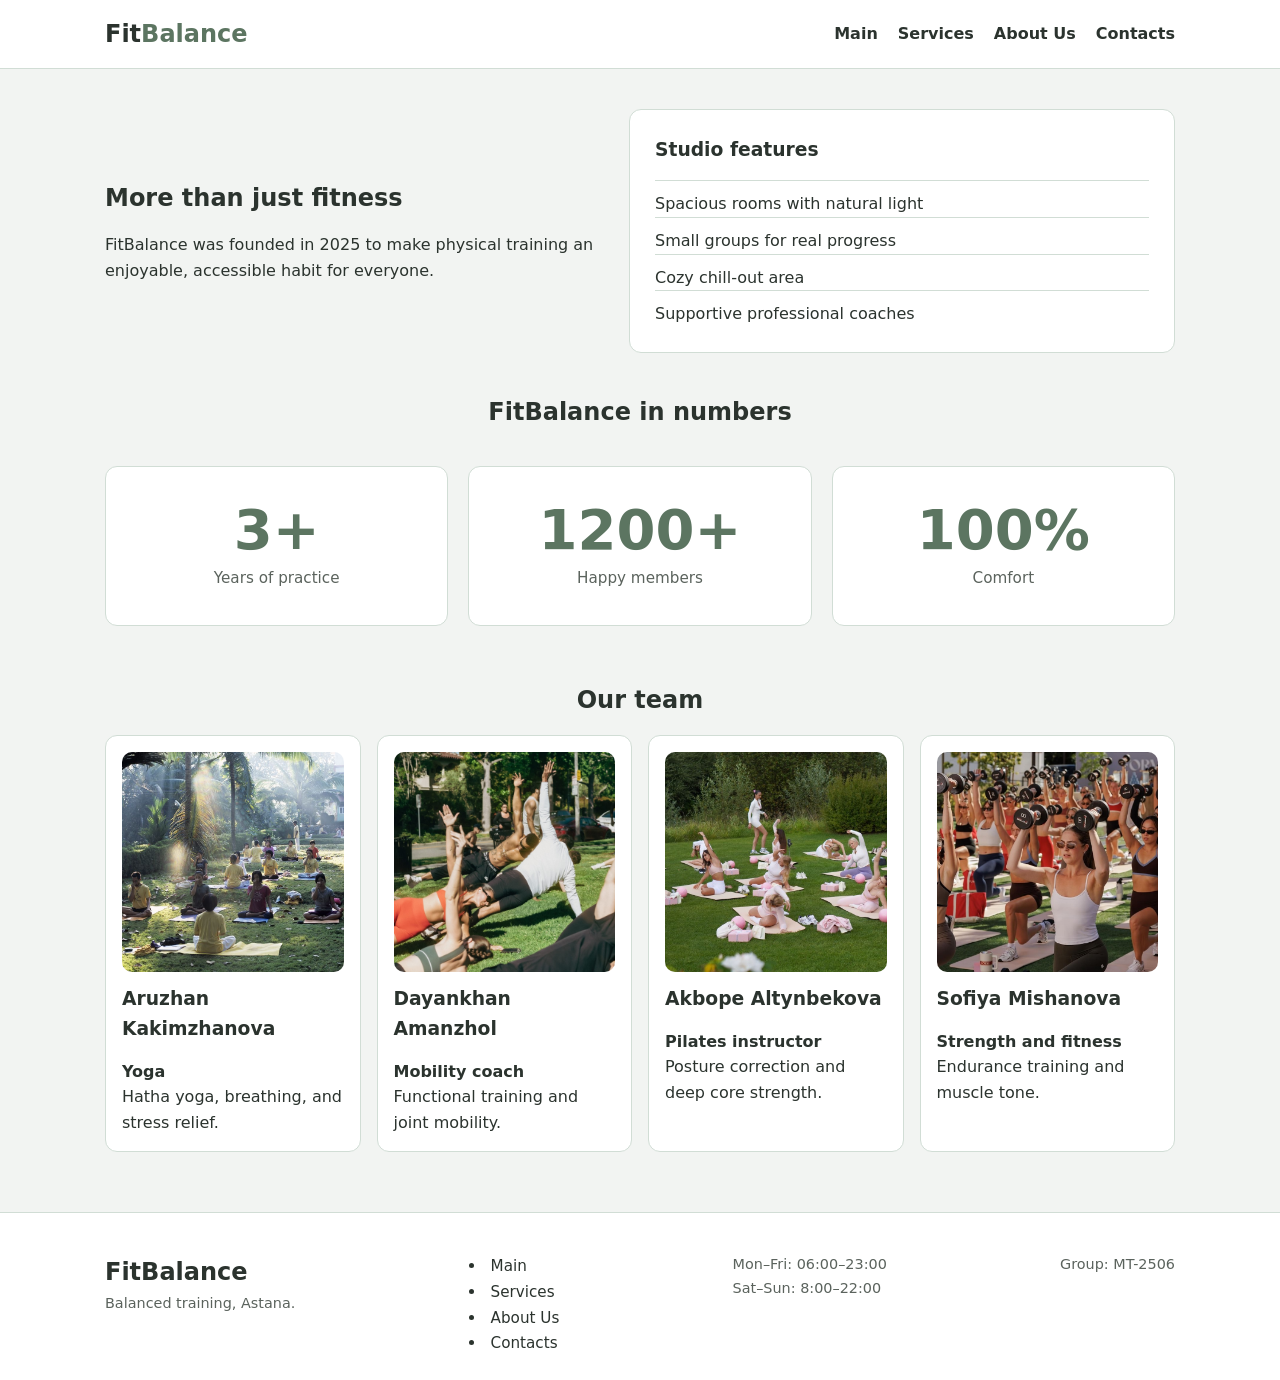
==== group project/about.html @ c0d29e33 "Add files via upload" ====
<!DOCTYPE html>
<html lang="en">
<head>
  <meta charset="UTF-8">
  <meta name="viewport" content="width=device-width, initial-scale=1.0">
  <title>About</title>
  <link rel="stylesheet" href="css/style.css">
</head>
<body>

  <header>
    <div class="container nav-container">
      <a href="index.html" class="logo">Fit<span>Balance</span></a>
      <ul class="nav-links">
        <li><a href="index.html">Main</a></li>
        <li><a href="services.html">Services</a></li>
        <li><a href="about.html" class="active">About Us</a></li>
        <li><a href="contact.html">Contacts</a></li>
      </ul>
    </div>
  </header>

  <main>
    <section class="hero-grid">
      <div>
        <h1>More than just fitness</h1>
        <p>FitBalance was founded in 2025 to make physical training an enjoyable, accessible habit for everyone.</p>
      </div>
      <div class="card">
        <h3>Studio features</h3>
        <ul>
          <li>Spacious rooms with natural light</li>
          <li>Small groups for real progress</li>
          <li>Cozy chill-out area</li>
          <li>Supportive professional coaches</li>
        </ul>
      </div>
    </section>

    <section>
      <h2>FitBalance in numbers</h2>
      <div class="stats-grid">
        <div class="card">
          <span class="stat-number">3+</span>
          <p>Years of practice</p>
        </div>
        <div class="card">
          <span class="stat-number">1200+</span>
          <p>Happy members</p>
        </div>
        <div class="card">
          <span class="stat-number">100%</span>
          <p>Comfort</p>
        </div>
      </div>
    </section>

    <section>
      <h2>Our team</h2>
      <div class="grid">
        <article class="card">
          <img src="images/aruzhan.jpg" alt="Aruzhan Kakimzhanova" class="img">
          <h3>Aruzhan Kakimzhanova</h3>
          <p><b>Yoga</b></p>
          <p>Hatha yoga, breathing, and stress relief.</p>
        </article>

        <article class="card">
          <img src="images/dayankhan.jpg" alt="Dayankhan Amanzhol" class="img">
          <h3>Dayankhan Amanzhol</h3>
          <p><b>Mobility coach</b></p>
          <p>Functional training and joint mobility.</p>
        </article>

        <article class="card">
          <img src="images/akbope.jpg" alt="Akbope Altynbekova" class="img">
          <h3>Akbope Altynbekova</h3>
          <p><b>Pilates instructor</b></p>
          <p>Posture correction and deep core strength.</p>
        </article>

        <article class="card">
          <img src="images/sofiya.jpg" alt="Sofiya Mishanova" class="img">
          <h3>Sofiya Mishanova</h3>
          <p><b>Strength and fitness</b></p>
          <p>Endurance training and muscle tone.</p>
        </article>
      </div>
    </section>
  </main>

  <footer class="site-footer">
  <div class="site-footer__inner">
    <div class="footer-col">
      <div class="logo">FitBalance</div>
      <p>Balanced training, Astana.</p>
    </div>

    <div class="footer-col">
      <nav class="footer-nav">
        <li><a href="index.html">Main</a></li>
        <li><a href="services.html">Services</a></li>
        <li><a href="about.html" class="active">About Us</a></li>
        <li><a href="contact.html">Contacts</a></li>
      </nav>
    </div>

    <div class="footer-col">
      <p>Mon–Fri: 06:00–23:00</p>
      <p>Sat–Sun: 8:00–22:00</p>
    </div>

    <div class="footer-col">
      <p>Group: MT-2506</p>
    </div>
  </div>
</footer>


</body>
</html>
---- group project/css/style.css ----
:root {
  --primary-green: #5c7561;
  --dark-text: #2B332E;
  --muted-text: #5B635D;
  --light-bg: #F2F4F2;
  --border-color: #D1DDD5;
  --white: #FFFFFF;
  --accent-pink: #f3bac5;
  
  --space-xs: 0.5rem;
  --space-sm: 1rem;
  --space-md: 1.5rem;
  --space-lg: 2rem;
  --space-xl: 3rem;

  --radius-sm: 8px;
  --radius-md: 12px;
  --transition: all 0.3s ease;
  --shadow-hover: 0 4px 12px rgba(0, 0, 0, 0.1);
}

* {
  box-sizing: border-box;
  margin: 0;
  padding: 0;
}

body {
  font-family: system-ui, -apple-system, BlinkMacSystemFont, 'Segoe UI', Roboto, sans-serif;
  background: var(--light-bg);
  color: var(--dark-text);
  line-height: 1.6;
}

.container, main {
  max-width: 1100px;
  margin: 0 auto;
  padding: 0 15px;
}

main {
  margin: 30px auto;
}

section {
  margin-top: 40px;
}

h1, h2, h3 {
  margin-bottom: 15px;
  color: var(--dark-text);
}

h2 {
  text-align: center;
}

.active, .logo span, .stat-number, .hero-number, .hero-label, .section-label {
  color: var(--primary-green);
}

.hero-label, .section-label {
  font-size: 12px;
  font-weight: bold;
}

.section-desc {
  color: var(--muted-text);
  margin-bottom: var(--space-md);
  font-size: 0.95rem;
}

.center-button, .section-heading {
  text-align: center;
  margin: 30px 0;
}

.btn {
  display: inline-block;
  padding: 10px 20px;
  border-radius: var(--radius-sm);
  text-decoration: none;
  font-weight: bold;
  margin-top: 10px;
  transition: var(--transition);
}

.btn-primary {
  background: var(--primary-green);
  color: var(--white);
}

.btn-primary:hover {
  opacity: 0.9;
  transform: translateY(-2px);
}

.btn-secondary, .btn-light {
  background: var(--white);
  color: var(--dark-text);
  border: 1px solid var(--border-color);
}

.btn-secondary:hover, .btn-light:hover {
  background: var(--light-bg);
}

.sr-only {
  position: absolute;
  width: 1px;
  height: 1px;
  padding: 0;
  margin: -1px;
  overflow: hidden;
  clip: rect(0, 0, 0, 0);
  white-space: nowrap;
  border: 0;
}

header {
  background: var(--white);
  border-bottom: 1px solid var(--border-color);
  padding: 15px 0;
}

.nav-container,
.site-header__inner {
  display: flex;
  justify-content: space-between;
  align-items: center;
}

.logo {
  font-size: 24px;
  font-weight: bold;
  text-decoration: none;
  color: var(--dark-text);
}

.nav-links,
.main-nav__list {
  display: flex;
  list-style: none;
  gap: 20px;
  margin: 0;
  padding: 0;
}

.nav-links a,
.main-nav__list a {
  text-decoration: none;
  color: var(--dark-text);
  font-weight: bold;
  transition: var(--transition);
}

.nav-links a:hover,
.main-nav__list a:hover {
  color: var(--primary-green);
}

main .grid,
.catalog__grid,
.grid,
.trainers-grid,
.programs-grid {
  display: grid;
  grid-template-columns: repeat(4, 1fr);
  gap: 16px;
}

.grid-gallery, 
.faq-grid {
  display: grid;
  grid-template-columns: repeat(3, 1fr);
  gap: 20px;
}

.hero-grid, .cta-content {
  display: flex;
  justify-content: space-between;
  align-items: center;
  gap: 30px;
}

.hero-grid > div {
  flex: 1;
}

.hero-grid > div:last-child {
  background: var(--white);
  padding: 25px;
  border-radius: var(--radius-md);
  border: 1px solid var(--border-color);
  text-align: left;
}

.about-content {
  display: flex;
  align-items: center;
  gap: 30px;
}

.about-text {
  flex: 1;
  text-align: left;
}

.about-image {
  flex: 0 0 350px;
}

.stats-grid {
  display: grid;
  grid-template-columns: repeat(3, 1fr);
  gap: 20px;
  margin: 25px 0 45px;
  text-align: center;
}

.stats-grid .card,
.stats-grid > div {
  background: var(--white);
  border: 1px solid var(--border-color);
  border-radius: var(--radius-md);
  padding: 24px 16px;
  display: flex;
  flex-direction: column;
  justify-content: center;
  align-items: center;
  min-height: 110px;
}

.stat-number, .hero-number {
  font-size: 32px;
  font-weight: 800;
  color: var(--dark-text);
  line-height: 1.1;
  margin-bottom: 6px;
}

.stats-grid p, .stats-grid span {
  font-size: 13px;
  color: var(--muted-text);
  margin: 0;
}

.card {
  background: var(--white);
  padding: 16px;
  border-radius: var(--radius-md);
  border: 1px solid var(--border-color);
  display: flex;
  flex-direction: column;
  justify-content: flex-start;
  transition: var(--transition);
}

.card h2, .card h3, .card p, .card .card__coach, .card .card__meta {
  text-align: left;
}

.card ul {
  list-style: none;
}

.card li {
  padding-top: 10px;
  border-top: 1px solid var(--border-color);
}

.card img, .img {
  width: 100%;
  height: 220px;
  object-fit: cover;
  object-position: center;
  border-radius: 10px;
  margin-bottom: 12px;
}

.program-card {
  background: var(--white);
  padding: var(--space-md);
  border-radius: var(--radius-md);
  border: 1px solid var(--border-color);
  border-top: 4px solid var(--primary-green);
  text-align: left;
  transition: var(--transition);
}

.program-card:hover {
  border-top-color: var(--accent-pink);
  transform: translateY(-4px);
  box-shadow: var(--shadow-hover);
}

.program-card h3 {
  color: var(--primary-green);
  font-size: 1.15rem;
  margin-bottom: var(--space-xs);
}

.program-card p {
  color: var(--muted-text);
  font-size: 0.95rem;
}

.gallery-card {
  background: var(--white);
  border-radius: var(--radius-md);
  border: 1px solid var(--border-color);
  padding: 0;
  overflow: hidden;
  transition: var(--transition);
}

.gallery-card:hover {
  transform: translateY(-6px);
  box-shadow: var(--shadow-hover);
  border-color: var(--primary-green);                      
}

.gallery-card img {
  width: 100%;
  height: 220px;
  object-fit: cover;
  display: block;
}

.card-content {
  padding: 15px;
}

.faq-card {
  background: var(--white);
  padding: var(--space-md);
  border-radius: var(--radius-md);
  border: 1px solid var(--border-color);
  border-left: 4px solid var(--primary-green);
  text-align: left;
}

.faq-card h3 {
  color: var(--primary-green);
  font-size: 1.1rem;
  margin-bottom: var(--space-xs);
}

.faq-card p {
  color: var(--muted-text);
  font-size: 0.95rem;
}

.cta {
  background: var(--primary-green);
  color: var(--white);
  padding: 30px;
  border-radius: var(--radius-md);
}

.cta h2, .cta p, .cta .section-label {
  color: var(--white);
}

.schedule__scroll {
  overflow-x: auto;
  border: 1px solid var(--border-color);
  border-radius: var(--radius-md);
  background: var(--white);
  margin-top: 1rem;
}

.schedule__grid {
  width: 100%;
  border-collapse: collapse;
}

.schedule__grid th, .schedule__grid td {
  padding: 12px 16px;
  text-align: left;
  border-bottom: 1px solid var(--border-color);
}

.schedule__grid thead th {
  background: var(--dark-text);
  color: var(--white);
}

.contact-section {
  margin-bottom: var(--space-xl);
}

.flex-contact-container {
  display: flex;
  gap: 30px;
  align-items: flex-start;
}

.info-card, .form-card {
  flex: 1;
  background: var(--white);
  padding: var(--space-lg);
  border-radius: var(--radius-md);
  border: 1px solid var(--border-color);
  text-align: left;
}

.info-card {
  border-top: 6px solid var(--primary-green);
}

.form-card {
  flex: 1.5;
  border-top: 6px solid var(--accent-pink);
}

.info-card h2, .form-card h2 {
  color: var(--primary-green);
  font-size: 1.8rem;
  margin-bottom: var(--space-xs);
}

.info-group {
  margin-top: 15px;
  margin-bottom: var(--space-md);
}

.info-group h3 {
  font-size: 1.05rem;
  color: var(--primary-green);
  margin-bottom: 0.3rem;
}

.info-group p {
  color: var(--dark-text);
  font-size: 0.95rem;
}

.social-links {
  display: flex;
  flex-wrap: wrap;
  gap: 10px;
  margin-top: 10px;
}

.social-btn {
  display: inline-block;
  padding: 8px 14px;
  border-radius: var(--radius-sm);
  text-decoration: none;
  font-size: 13px;
  font-weight: bold;
  color: var(--white);
  transition: var(--transition);
}

.social-btn.whatsapp { background-color: #85dcb0; }
.social-btn.telegram { background-color: #80c0e8; }
.social-btn.instagram { background-color: #e59bb0; }

.social-btn:hover, .social-btn:focus {
  opacity: 0.85;
  transform: translateY(-2px);
  outline: none;
}

.booking-form {
  display: flex;
  flex-direction: column;
  gap: 15px;
  margin-top: 15px;
}

.form-row {
  display: flex;
  gap: 15px;
}

.form-group {
  flex: 1;
  display: flex;
  flex-direction: column;
  gap: 5px;
}

.form-group label {
  font-size: 13px;
  font-weight: bold;
  color: var(--dark-text);
}

.form-group input,
.form-group select,
.form-group textarea {
  width: 100%;
  padding: 10px 12px;
  border-radius: var(--radius-sm);
  border: 1px solid var(--border-color);
  background: var(--white);
  font-family: inherit;
  font-size: 14px;
  color: var(--dark-text);
  transition: var(--transition);
}

.form-group input:focus,
.form-group select:focus,
.form-group textarea:focus {
  outline: none;
  border-color: var(--primary-green);
  box-shadow: 0 0 0 3px rgba(74, 93, 78, 0.2);
}

textarea {
  resize: vertical;
}

.btn-submit {
  padding: 12px var(--space-lg);
  border-radius: var(--radius-sm);
  border: none;
  font-weight: bold;
  cursor: pointer;
  margin-top: 10px;
  background: var(--primary-green);
  color: var(--white);
  transition: var(--transition);
  align-self: flex-start;
}

.btn-submit:hover, .btn-submit:focus {
  background-color: var(--accent-pink);
  box-shadow: var(--shadow-hover);
  outline: none;
}

.site-footer {
  background-color: var(--white);
  border-top: 1px solid var(--border-color);
  padding-top: 2.5rem;
  margin-top: 60px;
}

.site-footer__inner {
  max-width: 1100px;
  margin: 0 auto;
  padding: 0 15px 1.5rem;
  display: flex;
  justify-content: space-between;
  align-items: flex-start;
  text-align: left;
  gap: 30px;
  flex-wrap: wrap;
}

.site-footer__brand,
.site-footer__nav,
.site-footer__hours,
.site-footer__info {
  display: flex;
  flex-direction: column;
  gap: 8px;
}

.site-footer__brand .logo {
  font-size: 1.25rem;
  font-weight: bold;
  margin-bottom: 0.25rem;
}

.site-footer__brand p,
.site-footer__hours p,
.site-footer p {
  margin: 0;
  font-size: 0.9rem;
  color: var(--muted-text);
}

.site-footer__nav ul {
  list-style: none;
  padding: 0;
  margin: 0;
  display: flex;
  flex-direction: column;
  gap: 0.5rem;
}

.site-footer a {
  text-decoration: none;
  color: var(--dark-text);
  font-size: 0.95rem;
  font-weight: 500;
  transition: var(--transition);
}

.site-footer a:hover {
  color: var(--primary-green);
  text-decoration: underline;
}

.group-tag {
  font-weight: 600;
  color: var(--accent-pink);
}

.site-footer__copy {
  text-align: center;
  font-size: 0.85rem;
  color: var(--muted-text);
  border-top: 1px solid var(--border-color);
  padding: 1rem 15px;
  margin: 0;
}


.section-desc {
  text-align: center !important;
  margin-left: auto !important;
  margin-right: auto !important;
  max-width: 700px; 
}

.section-heading {
  text-align: center;
  display: flex;
  flex-direction: column;
  align-items: center;
}

.page-title,
.gallery-section,
.extra-sections,
.faq-section {
  text-align: center;
}


.subtitle {
  text-align: center !important;
  margin: 0 auto 30px auto !important; 
  max-width: 600px;
  font-size: 0.95rem;
  line-height: 1.5;
  color: var(--muted-text, #5B635D);
}

.banner {
  background: none;
  background-color: transparent;
  padding: 0;
  border: none;
  box-shadow: none;
  margin: 20px 0 30px 0;
  width: 100%;
}

.banner img {
  width: 100%;
  height: auto;
  max-height: 380px;
  object-fit: cover;
  object-position: center;
  border-radius: var(--radius-md, 12px);
  display: block;
}

.about-content {
  display: flex;
  align-items: flex-start;
  gap: 30px;
  margin: 30px 0;
}

.about-image {
  flex: 0 0 350px;
  height: 240px;
  overflow: hidden;
  border-radius: var(--radius-md);
}

.about-image img {
  width: 100%;
  height: 100%;
  object-fit: cover;
  object-position: center;
  border-radius: var(--radius-md);
  margin-bottom: 0;
}

.about-text {
  flex: 1;
  display: flex;
  flex-direction: column;
  justify-content: flex-start;
  text-align: left;
}

.about-text .section-label {
  margin-bottom: 8px;
}

.about-text h2 {
  text-align: left;
  margin-top: 0;
  margin-bottom: 12px;
}

.schedule__intro {
  text-align: center;
  margin: 40px auto 25px auto;
  max-width: 700px;
}

.schedule__intro h2 {
  font-size: 2rem;
  font-weight: 700;
  margin-bottom: 10px;
  color: var(--dark-text);
  text-align: center;
}

.schedule__intro p {
  color: var(--muted-text);
  font-size: 0.95rem;
  line-height: 1.5;
  margin: 0 auto;
}

.page-intro {
  text-align: center;
  margin: 40px auto 30px auto;
}

.page-intro__inner {
  max-width: 700px;
  margin: 0 auto;
}

.page-intro .eyebrow {
  color: var(--primary-green);
  font-size: 13px;
  font-weight: bold;
  text-transform: uppercase;
  letter-spacing: 0.5px;
  margin-bottom: 8px;
}

.page-intro h1 {
  font-size: 2.2rem;
  font-weight: 800;
  margin-bottom: 12px;
  color: var(--dark-text);
}

.page-intro__lede {
  color: var(--muted-text);
  font-size: 1rem;
  line-height: 1.5;
  margin: 0 auto;
}

.stats-grid {
  display: grid;
  grid-template-columns: repeat(3, 1fr);
  gap: 20px;
  margin: 35px 0 55px;
  text-align: center;
}

.stats-grid .card,
.stats-grid > div {
  background: var(--white);
  border: 1px solid var(--border-color);
  border-radius: var(--radius-md);
  padding: 35px 20px;
  display: flex;
  flex-direction: column;
  justify-content: center;
  align-items: center;
  min-height: 140px;
  transition: var(--transition);
}

.stats-grid .card:hover,
.stats-grid > div:hover {
  border-color: var(--primary-green);
  transform: translateY(-3px);
  box-shadow: var(--shadow-hover);
}

.stats-grid .stat-number {
  color: var(--primary-green);
  font-size: 3.5rem;
  font-weight: 800;
  line-height: 1;
  margin-bottom: 8px;
}

.stats-grid p,
.stats-grid span {
  color: var(--muted-text);
  font-size: 0.95rem;
  font-weight: 500;
  margin: 0;
}
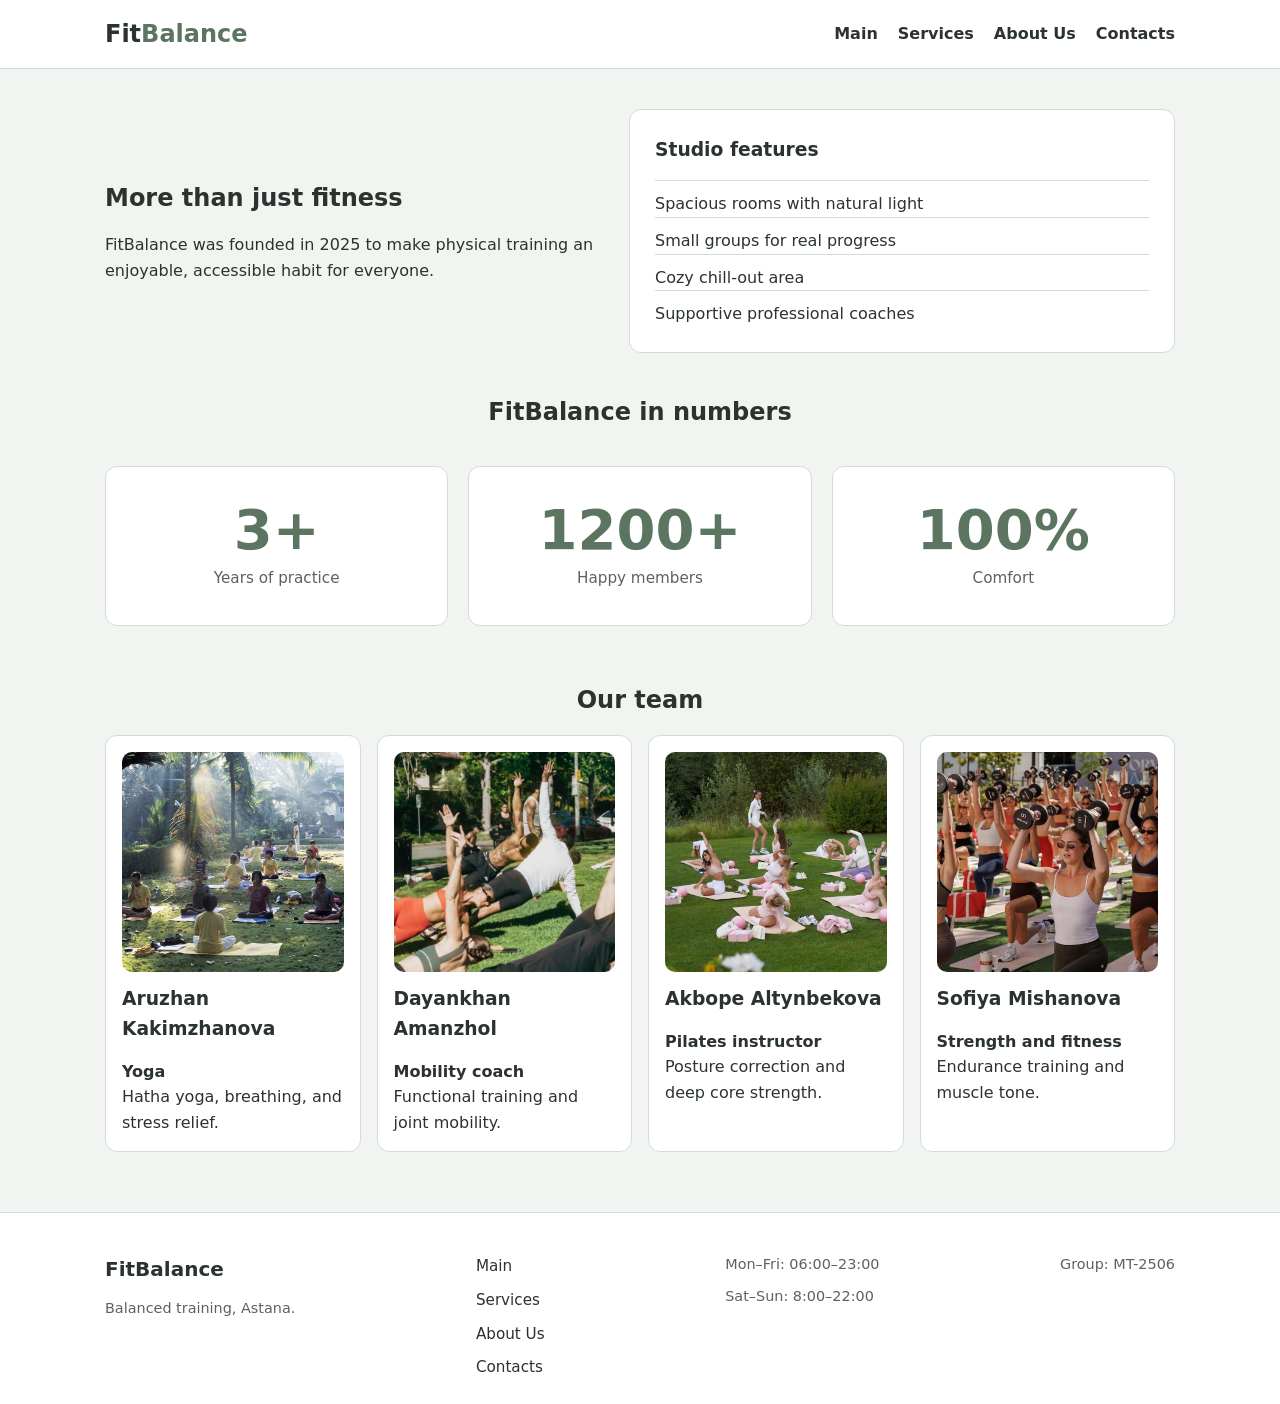
==== commit 95f0dd7d: "Update about.html" ====
--- a/group project/about.html
+++ b/group project/about.html
@@ -5,6 +5,7 @@
   <meta name="viewport" content="width=device-width, initial-scale=1.0">
   <title>About</title>
   <link rel="stylesheet" href="css/style.css">
+  <link rel="stylesheet" href="css/responsive.css">
 </head>
 <body>
 
@@ -20,7 +21,7 @@
     </div>
   </header>
 
-  <main>
+  <main class="container">
     <section class="hero-grid">
       <div>
         <h1>More than just fitness</h1>
@@ -90,32 +91,31 @@
   </main>
 
   <footer class="site-footer">
-  <div class="site-footer__inner">
-    <div class="footer-col">
-      <div class="logo">FitBalance</div>
-      <p>Balanced training, Astana.</p>
+    <div class="site-footer__inner container">
+      <div class="site-footer__brand">
+        <div class="logo">FitBalance</div>
+        <p>Balanced training, Astana.</p>
+      </div>
+
+      <div class="site-footer__nav">
+        <ul class="nav-links">
+          <li><a href="index.html">Main</a></li>
+          <li><a href="services.html">Services</a></li>
+          <li><a href="about.html" class="active">About Us</a></li>
+          <li><a href="contact.html">Contacts</a></li>
+        </ul>
+      </div>
+
+      <div class="site-footer__hours">
+        <p>Mon–Fri: 06:00–23:00</p>
+        <p>Sat–Sun: 8:00–22:00</p>
+      </div>
+
+      <div class="site-footer__info">
+        <p>Group: MT-2506</p>
+      </div>
     </div>
-
-    <div class="footer-col">
-      <nav class="footer-nav">
-        <li><a href="index.html">Main</a></li>
-        <li><a href="services.html">Services</a></li>
-        <li><a href="about.html" class="active">About Us</a></li>
-        <li><a href="contact.html">Contacts</a></li>
-      </nav>
-    </div>
-
-    <div class="footer-col">
-      <p>Mon–Fri: 06:00–23:00</p>
-      <p>Sat–Sun: 8:00–22:00</p>
-    </div>
-
-    <div class="footer-col">
-      <p>Group: MT-2506</p>
-    </div>
-  </div>
-</footer>
-
+  </footer>
 
 </body>
-</html>+</html>
--- a/group project/css/responsive.css
+++ b/group project/css/responsive.css
@@ -0,0 +1,148 @@
+@media (max-width: 992px) {
+  main .grid,
+  .catalog__grid,
+  .grid,
+  .trainers-grid,
+  .programs-grid,
+  .grid-gallery,
+  .faq-grid {
+    grid-template-columns: repeat(2, 1fr) !important;
+    gap: 16px;
+  }
+
+  .hero-grid,
+  .about-content,
+  .flex-contact-container,
+  .cta-content {
+    flex-direction: column !important;
+    gap: 24px;
+  }
+
+  .about-image,
+  .hero-grid > div {
+    width: 100% !important;
+    flex: none !important;
+  }
+}
+
+@media (max-width: 600px) {
+  html, body {
+    overflow-x: hidden !important;
+    max-width: 100vw;
+  }
+
+  .container, main {
+    padding: 0 16px !important;
+  }
+
+  header {
+    padding: 12px 0 !important;
+  }
+
+  .nav-container,
+  .site-header__inner {
+    flex-direction: column !important;
+    align-items: center !important;
+    gap: 12px !important;
+    width: 100% !important;
+  }
+
+  .nav-links,
+  .main-nav__list {
+    flex-wrap: wrap !important;
+    justify-content: center !important;
+    gap: 8px 14px !important;
+    width: 100% !important;
+    padding: 0 !important;
+  }
+
+  .nav-links a,
+  .main-nav__list a {
+    font-size: 0.85rem !important;
+  }
+
+  .hero-grid,
+  .about-content {
+    display: flex !important;
+    flex-direction: column !important;
+    gap: 20px !important;
+    width: 100% !important;
+  }
+
+  .hero-grid > div,
+  .about-text,
+  .about-image {
+    width: 100% !important;
+    max-width: 100% !important;
+    box-sizing: border-box !important;
+  }
+
+  h1, .page-intro h1 {
+    font-size: 1.6rem !important;
+    line-height: 1.25 !important;
+  }
+
+  h2, .schedule__intro h2 {
+    font-size: 1.35rem !important;
+  }
+
+  main .grid,
+  .catalog__grid,
+  .grid,
+  .trainers-grid,
+  .programs-grid,
+  .grid-gallery,
+  .faq-grid,
+  .stats-grid {
+    grid-template-columns: 1fr !important;
+    gap: 16px !important;
+  }
+
+  .stats-grid .stat-number {
+    font-size: 2.2rem !important;
+  }
+
+  .stats-grid .card,
+  .stats-grid > div {
+    padding: 20px 12px !important;
+    min-height: auto !important;
+  }
+
+  .schedule__scroll {
+    overflow-x: auto !important;
+    -webkit-overflow-scrolling: touch;
+    margin: 0 -16px !important;
+    border-radius: 0 !important;
+    border-left: none !important;
+    border-right: none !important;
+  }
+
+  .schedule__grid {
+    min-width: 500px !important;
+  }
+
+  .form-row {
+    flex-direction: column !important;
+    gap: 12px !important;
+  }
+
+  .btn, .btn-submit {
+    width: 100% !important;
+    text-align: center !important;
+    box-sizing: border-box !important;
+  }
+
+  .site-footer__inner {
+    flex-direction: column !important;
+    gap: 20px !important;
+    text-align: center !important;
+  }
+
+  .site-footer__brand,
+  .site-footer__nav,
+  .site-footer__hours,
+  .site-footer__info {
+    align-items: center !important;
+  }
+}
+
